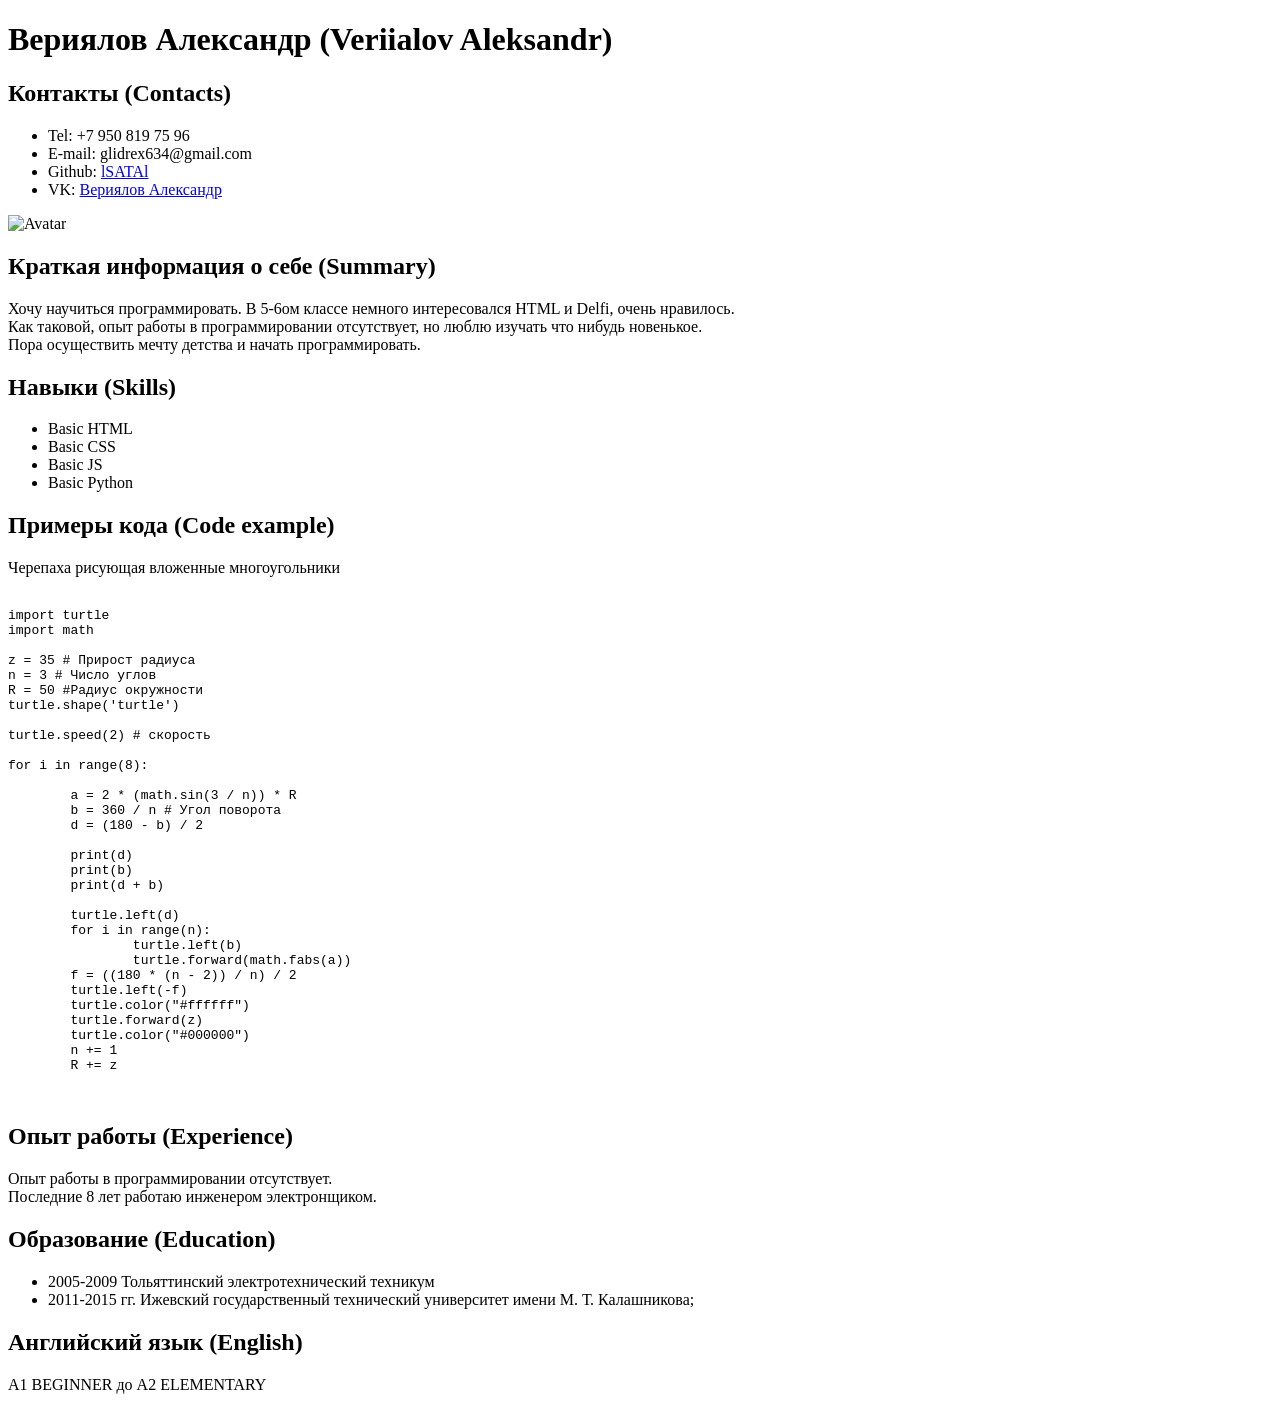
==== index.html @ f93d22c3 "init: index.html" ====
<!DOCTYPE html>
<html lang="ru">
<head>
    <meta charset="UTF-8">
    <meta name="viewport" content="width=device-width, initial-scale=1.0">
    <link rel="stylesheet" href="style.css">
    <title>CV Veriialov Aleksandr</title>
</head>
<body>
    <div class="divFix">
      <header class="header">
        <div>
        <h1>Вериялов Александр (Veriialov Aleksandr)</h1>
          <h2>Контакты (Contacts)</h2>
          <ul>
            <li>Tel: +7 950 819 75 96</li>
            <li>E-mail: glidrex634@gmail.com</li>
            <li>Github: <a href="https://github.com/lSATAl">lSATAl</a></li>
            <li> VK: <a href="https://vk.com/jiectam">Вериялов Александр</a></li>
          </ul>
        </div>
        <div>
          <img src="https://sun9-74.userapi.com/bnmyIp_Ryop-mqW3ZnKO3k666rvhntyD-Pq3lw/TiW7ZnvdlTo.jpg" alt="Avatar" height="161" width="176">
        </div>
      </header>
    <main>
      <div>
        <h2>Краткая информация о себе (Summary)</h2>
          <p> Хочу научиться программировать. В 5-6ом классе немного интересовался HTML и Delfi, очень нравилось. <br>
Как таковой, опыт работы в программировании отсутствует, но люблю изучать что нибудь новенькое.<br>
Пора осуществить мечту детства и начать программировать.
        <h2>Навыки (Skills)</h2>
          <ul>
            <li>Basic HTML</li>
            <li>Basic CSS</li>
            <li>Basic JS</li>
            <li>Basic Python</li>
          </ul>
      </div>
      <div>
        <h2>Примеры кода (Code example)</h2>
        <p>Черепаха рисующая вложенные многоугольники</p>
        <pre>
          <code>
import turtle
import math

z = 35 # Прирост радиуса
n = 3 # Число углов
R = 50 #Радиус окружности
turtle.shape('turtle')

turtle.speed(2) # скорость

for i in range(8):

	a = 2 * (math.sin(3 / n)) * R
	b = 360 / n # Угол поворота
	d = (180 - b) / 2

	print(d)
	print(b)
	print(d + b)

	turtle.left(d)
	for i in range(n):
		turtle.left(b)
		turtle.forward(math.fabs(a))
	f = ((180 * (n - 2)) / n) / 2
	turtle.left(-f)
	turtle.color("#ffffff")
	turtle.forward(z)
	turtle.color("#000000")
	n += 1
	R += z
          </code>
        </pre>
      </div>
      <div>
        <h2>Опыт работы (Experience)</h2>
          <p>Опыт работы в программировании отсутствует.<br>
            Последние 8 лет работаю инженером электронщиком.</p>
      </div>
      <div>
        <h2>Образование (Education)</h2>
          <ul>
            <li>2005-2009 Тольяттинский электротехнический техникум</li>
            <li>2011-2015 гг. Ижевский государственный технический университет имени М. Т. Калашникова;</li>
          </ul>
      </div>
      <div>
        <h2>Английский язык (English)</h2>
        <p>A1 BEGINNER до A2 ELEMENTARY</p>
      </div>
    </main>
</div>
</body>
</html>
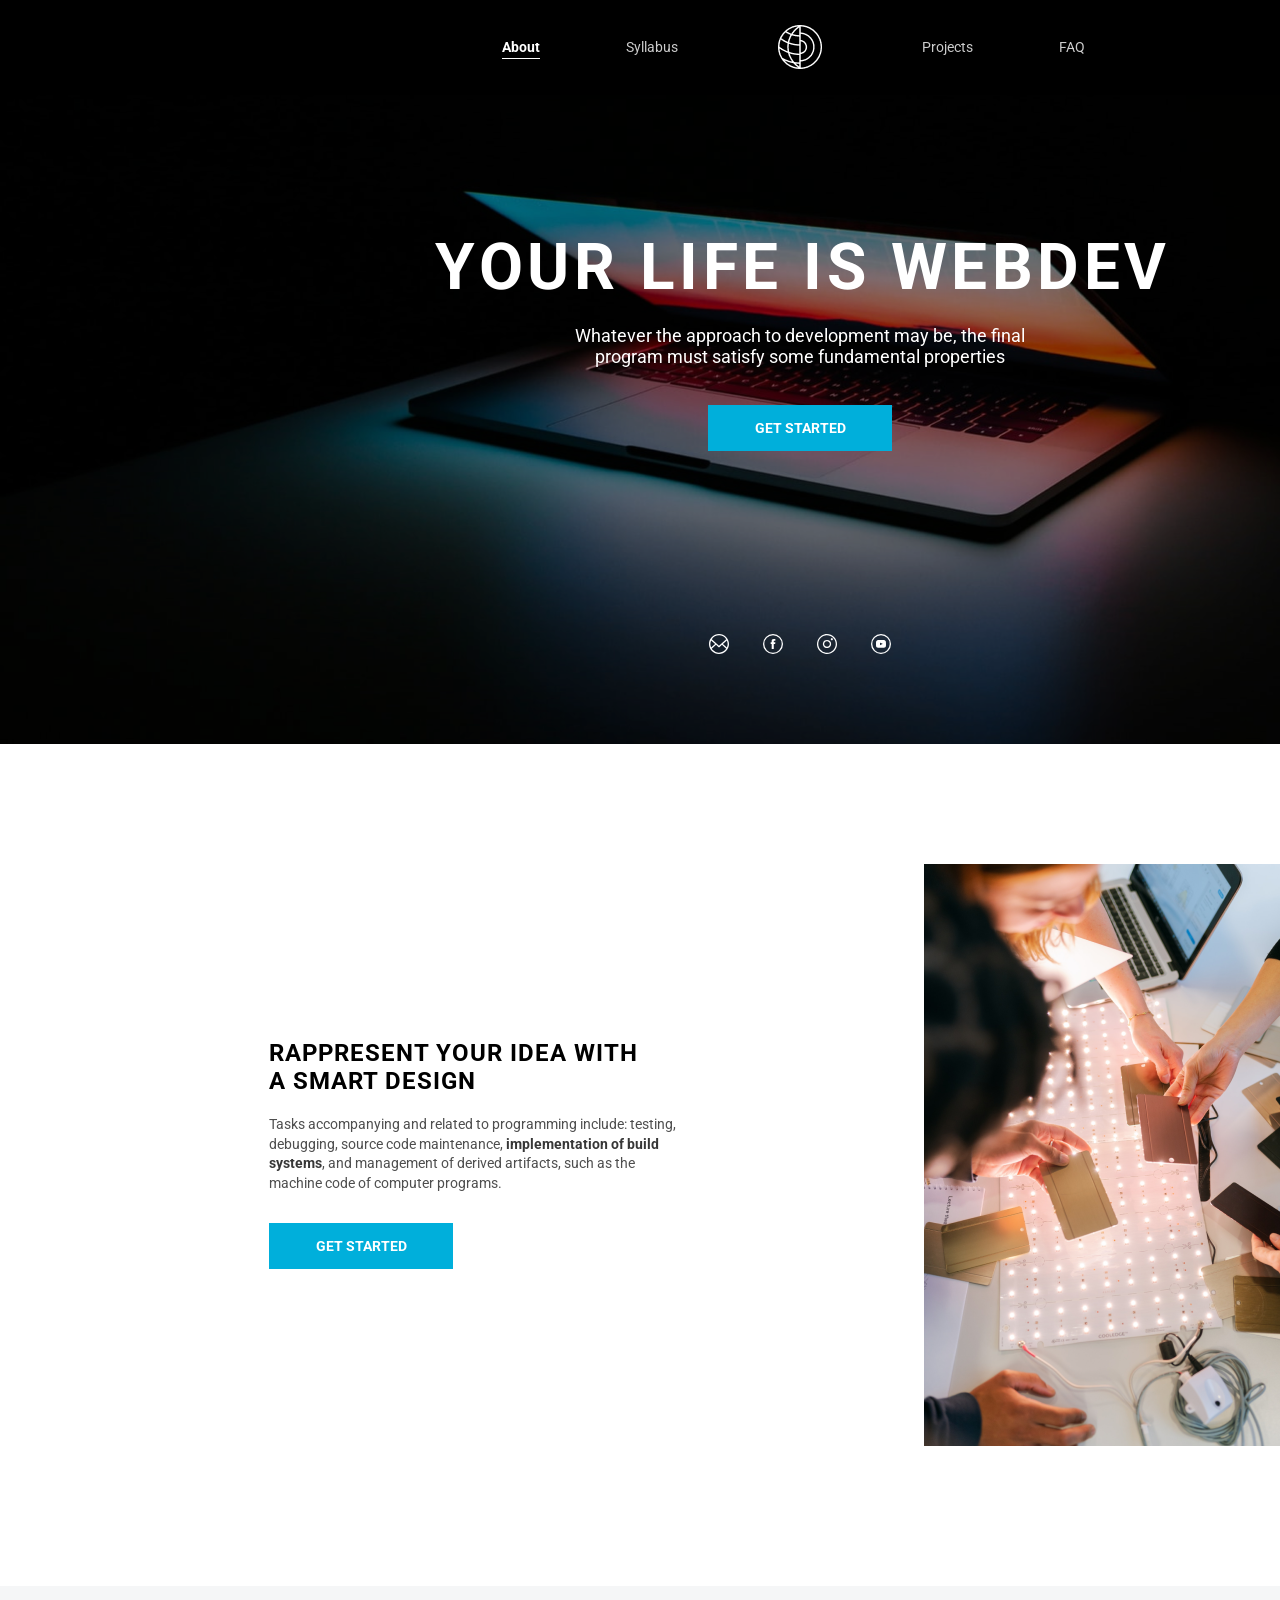
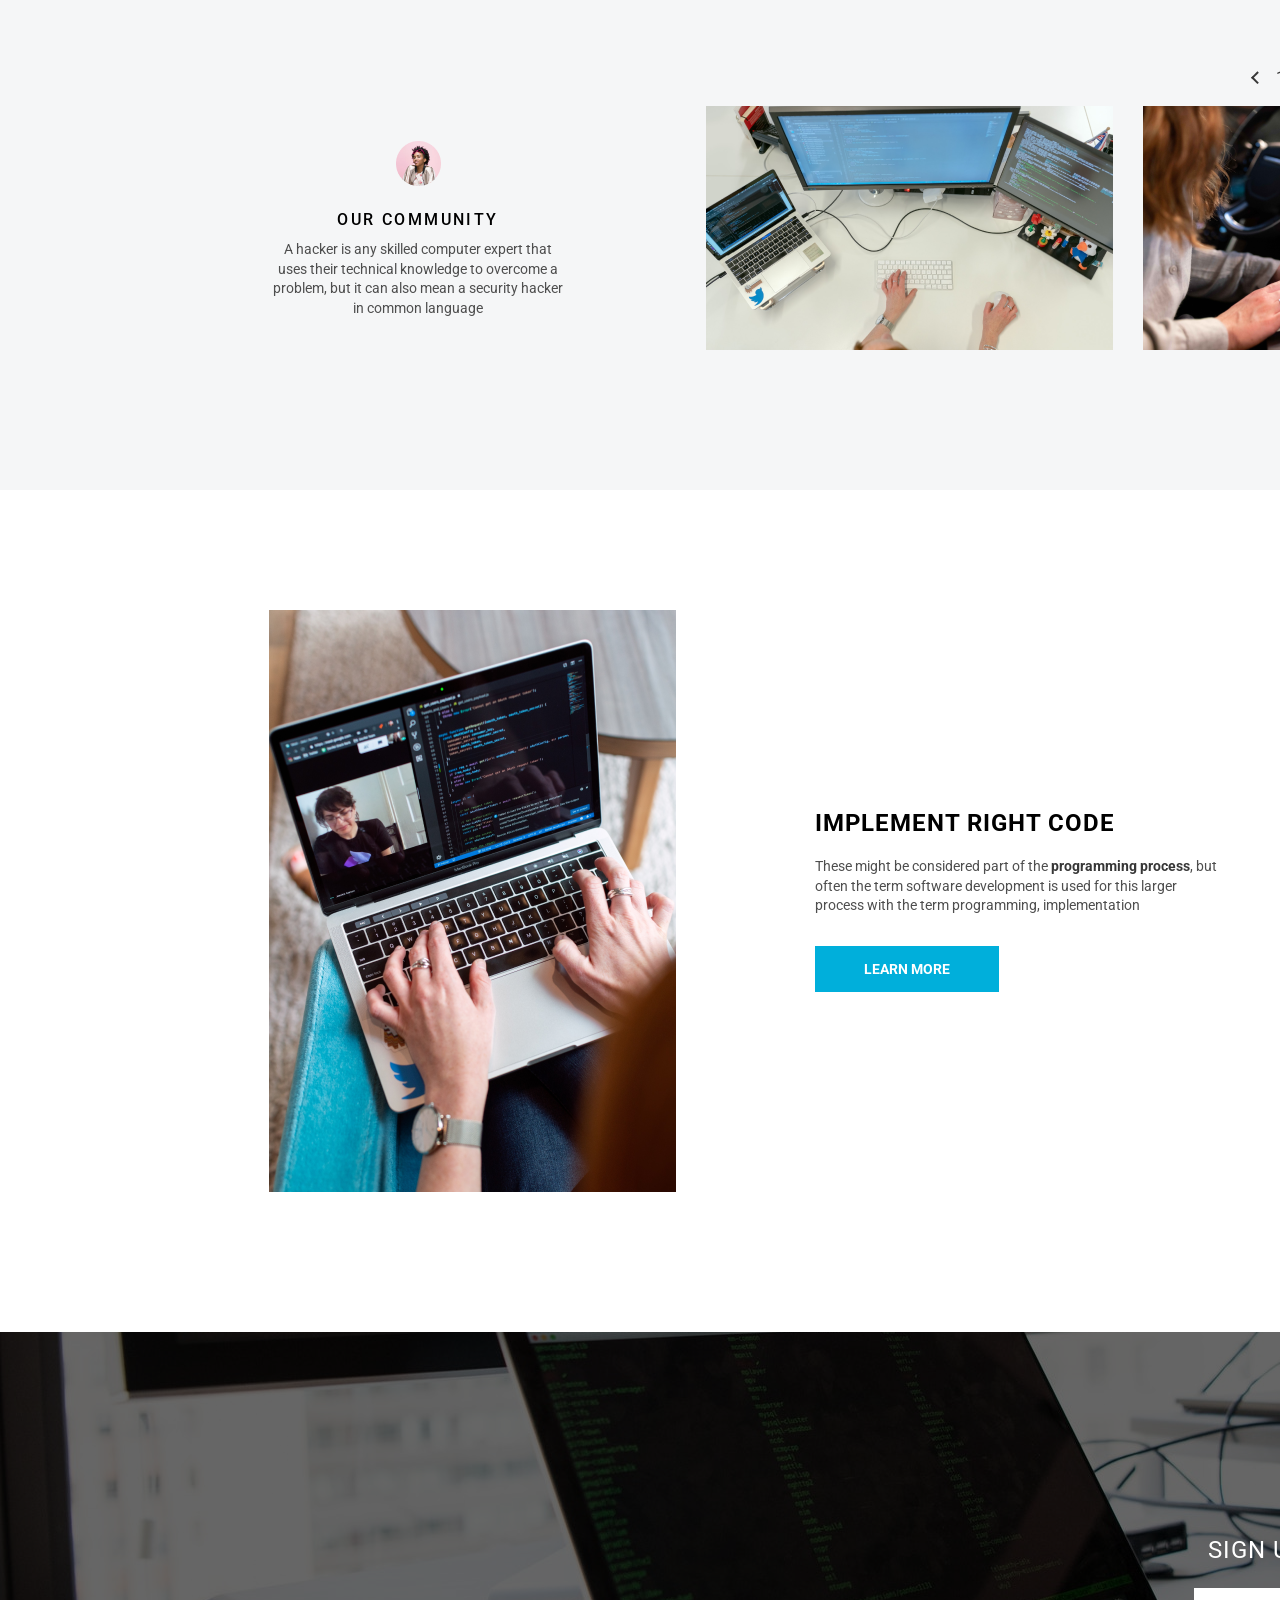
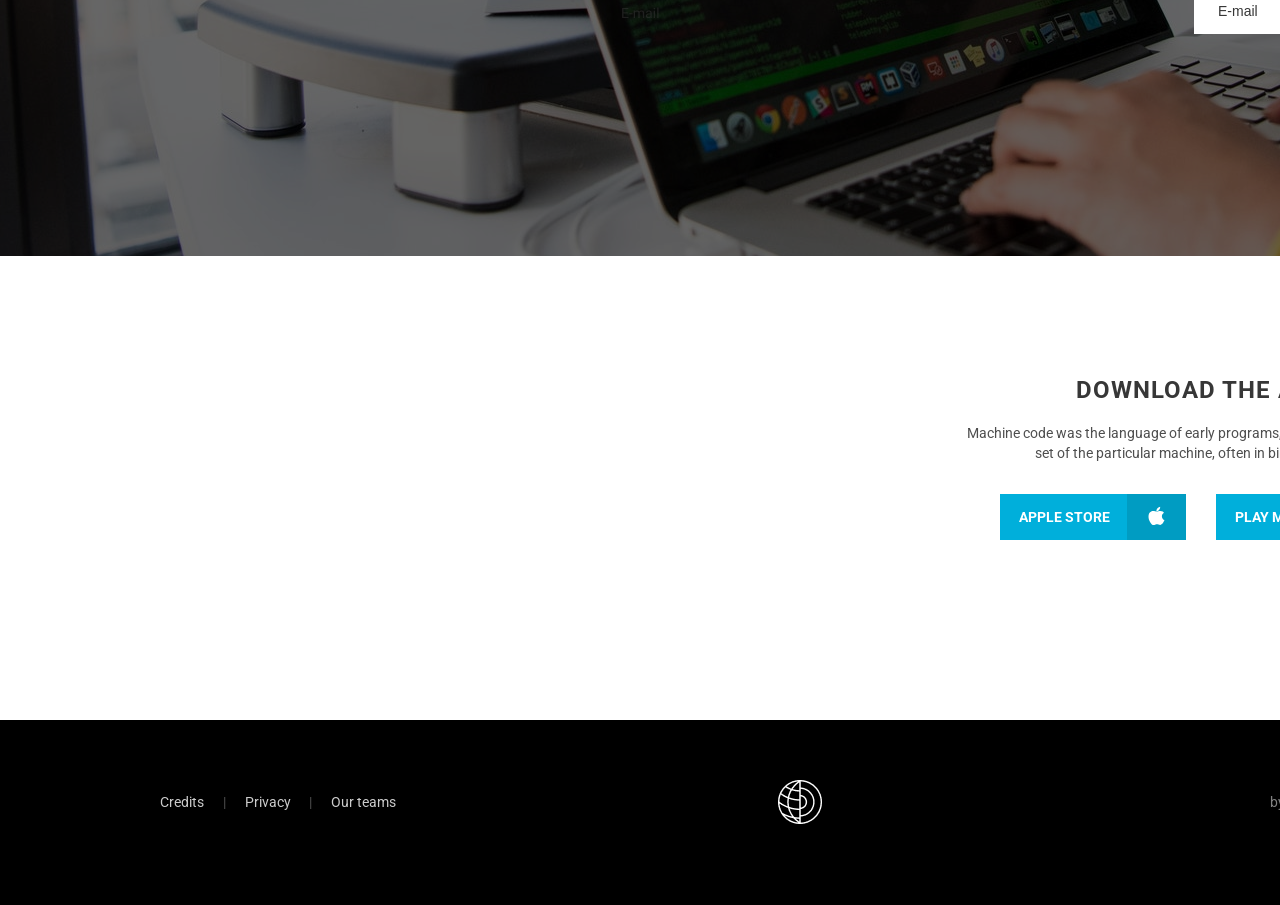
==== commit 42ff0fc6: "fix: 2 new files" ====
--- a/index.html
+++ b/index.html
@@ -1,98 +1,121 @@
-<!DOCTYPE html>
-<html lang="ru">
-<head>
-    <meta charset="UTF-8">
-    <meta name="viewport" content="width=device-width, initial-scale=1.0">
-    <link rel="stylesheet" href="style.css">
-    <title>CV Veriialov Aleksandr</title>
-</head>
-<body>
-    <div class="divFix">
-      <header class="header">
-        <div>
-        <h1>Вериялов Александр (Veriialov Aleksandr)</h1>
-          <h2>Контакты (Contacts)</h2>
-          <ul>
-            <li>Tel: +7 950 819 75 96</li>
-            <li>E-mail: glidrex634@gmail.com</li>
-            <li>Github: <a href="https://github.com/lSATAl">lSATAl</a></li>
-            <li> VK: <a href="https://vk.com/jiectam">Вериялов Александр</a></li>
-          </ul>
-        </div>
-        <div>
-          <img src="https://sun9-74.userapi.com/bnmyIp_Ryop-mqW3ZnKO3k666rvhntyD-Pq3lw/TiW7ZnvdlTo.jpg" alt="Avatar" height="161" width="176">
-        </div>
-      </header>
-    <main>
-      <div>
-        <h2>Краткая информация о себе (Summary)</h2>
-          <p> Хочу научиться программировать. В 5-6ом классе немного интересовался HTML и Delfi, очень нравилось. <br>
-Как таковой, опыт работы в программировании отсутствует, но люблю изучать что нибудь новенькое.<br>
-Пора осуществить мечту детства и начать программировать.
-        <h2>Навыки (Skills)</h2>
-          <ul>
-            <li>Basic HTML</li>
-            <li>Basic CSS</li>
-            <li>Basic JS</li>
-            <li>Basic Python</li>
-          </ul>
-      </div>
-      <div>
-        <h2>Примеры кода (Code example)</h2>
-        <p>Черепаха рисующая вложенные многоугольники</p>
-        <pre>
-          <code>
-import turtle
-import math
-
-z = 35 # Прирост радиуса
-n = 3 # Число углов
-R = 50 #Радиус окружности
-turtle.shape('turtle')
-
-turtle.speed(2) # скорость
-
-for i in range(8):
-
-	a = 2 * (math.sin(3 / n)) * R
-	b = 360 / n # Угол поворота
-	d = (180 - b) / 2
-
-	print(d)
-	print(b)
-	print(d + b)
-
-	turtle.left(d)
-	for i in range(n):
-		turtle.left(b)
-		turtle.forward(math.fabs(a))
-	f = ((180 * (n - 2)) / n) / 2
-	turtle.left(-f)
-	turtle.color("#ffffff")
-	turtle.forward(z)
-	turtle.color("#000000")
-	n += 1
-	R += z
-          </code>
-        </pre>
-      </div>
-      <div>
-        <h2>Опыт работы (Experience)</h2>
-          <p>Опыт работы в программировании отсутствует.<br>
-            Последние 8 лет работаю инженером электронщиком.</p>
-      </div>
-      <div>
-        <h2>Образование (Education)</h2>
-          <ul>
-            <li>2005-2009 Тольяттинский электротехнический техникум</li>
-            <li>2011-2015 гг. Ижевский государственный технический университет имени М. Т. Калашникова;</li>
-          </ul>
-      </div>
-      <div>
-        <h2>Английский язык (English)</h2>
-        <p>A1 BEGINNER до A2 ELEMENTARY</p>
-      </div>
-    </main>
-</div>
-</body>
-</html>
+<!DOCTYPE html>
+<html lang="en">
+<head>
+    <meta charset="UTF-8">
+    <meta name="viewport" content="width=device-width, initial-scale=1.0">
+    <link rel="stylesheet" href="style4.css">
+    <link
+      href="https://fonts.googleapis.com/css2?family=Roboto:wght@400;500;700&display=swap"
+      rel="stylesheet"
+    />
+    <title>WebDev</title>
+</head>
+<body>
+    
+    <div class="divMain">
+    <nav>
+    <div class="div0"> <!-- div0-->
+        <div id="div1"><a href ="#" class="pTop" id="pTopAbout">About</a><a href ="#" class="pTop" id="pTopOpacity">Syllabus</a></div> <!-- div1-->
+        <div id="div2"><a href="#"><img src="assets/Vector.png" alt="Logo" width="44" height="45"></a></div> <!-- div2-->
+        <div id="div3"><a href ="#" class="pTop" id="pTopOpacity">Projects</a><a href ="#" class="pTop" id="pTopOpacity">FAQ</a></div> <!-- div3-->
+    </div>
+    </nav>
+    <main>
+        
+            <div class="divInner"><h1 class="h1Center">your life is WebDev</h1></div>
+            <div class="divInner2"><p class="h3Center">Whatever the approach to development may be, the final program must satisfy some fundamental properties</p></div>
+            <div class="topButtn"><p class="pButtn">GET STARTED</p></div>
+            <div class="iconBox">
+            
+                <a href="#" alt="E-mail"><img class="imgIcon" src="assets/mail_fff.svg"></a> 
+                <a href="#" alt="FaceBook"><img class="imgIcon" src="assets/facebook_fff.svg"></a>
+                <a href="#" alt="Instagram"><img class="imgIcon" src="assets/insta_fff.svg"></a>
+                <a href="#" alt="Telegram"><img class="imgIco" src="assets/telegram_fff.svg"></a>
+            
+            </div>
+        </div>
+    </main>
+    <section> <!--page 2-->
+        <div class="page2">
+            <div class="page2TextDiv">
+                <div><p class="p1Page2">Rappresent your idea with<br>a smart Design</p></div>
+                    <div><p class="p2Page2">Tasks accompanying and related to programming include: testing, debugging, source code maintenance, <b>implementation of build systems</b>, and management of derived artifacts, such as the machine code of computer programs. </p></div>
+                    <div class="page2Buttn"><p class="pButtn">GET STARTED</p></div>    
+            </div>
+            <div class="page2Img"><img src="assets/content-image-1.png"></div>
+        </div>
+    </section><!--page 2 end-->
+    <section><!--page 3-->
+        <div class="page3">
+            <div class="leftDiv">
+                <div class="divUserPic"><img src="assets/userpic.png"></div>
+                <div><p class="page3Text1">our community</p></div>
+                <div class="page3Text2">A hacker is any skilled computer expert that uses their technical knowledge to overcome a problem, but it can also mean a security hacker in common language</div>
+            </div>
+            <div class="slider">
+                <span class="arrowLeft"></span><span>1</span>
+                <span class="mid">/</span>
+                <span>5</span><span class="arrowRight"></span>
+              </div>
+            <div class="rightDiv">
+                <img src="assets/slider-item.png">
+                <div class="p3MarginImg"><img src="assets/Rectangle 2.png"></div>
+                <img class="imgSlice" src="assets/Rectangle 3.png">
+            </div>
+        </div>
+    </section><!--page 3 end-->
+    <section><!--page 4-->
+        <div class="page4">
+            <div class="page4Img"><img src="assets/content-image-2.png"></div>
+            <div class="page4TextDiv">
+                <div><p class="p1Page2">Implement right Code</p></div>
+                    <div><p class="p2Page2">These might be considered part of the <b>programming process</b>, but often the term software development is used for this larger process with the term programming, implementation</p></div>
+                    <div class="page4Buttn"><p class="pButtn">LEARN MORE</p></div>    
+            </div>
+        </div>
+    </section><!--page 4 end-->
+    <section><!--page 5-->
+        <div class="page5">
+            <div class="page5Div">
+            <div class="page5TextDiv"><p>sign up for our newsletter</p></div>
+        <div class="checkDiv">
+            <div class="input"><input type="text" id="text" name="text" value="E-mail" ></div>
+            <div class="okButtn"><img class="imgCheck" src="assets/check-icon.svg"></div>
+            </div>
+        </div>
+        
+    </section><!--page 5 end-->
+    <section><!--page 6-->
+        <div class="page6">
+            <div>
+                <div class="page6Text1"><p class="pPage6Text1">Download the App</p></div>
+                <div class="page6Text2"><p class="pPage6Text2">Machine code was the language of early programs, written in the instruction set of the particular machine, often in binary notation.</p></div>
+                <div class="page6Buttns">
+                    <div class="page6Buttn1">
+                        <p class="pButtn2">APPLE STORE</p>
+                    </div>
+                    <div class="page6Buttn2">
+                        <img class="imgShopIcon1" src="assets/Combined shape 755.svg">
+                    </div>
+                    <div class="page6Buttn3">
+                        <p class="pButtn2">Play Market</p>
+                    </div>
+                    <div class="page6Buttn4">
+                        <img class="imgShopIcon2" src="assets/Combined shape 761.svg">
+                    </div>
+                </div>
+            </div>            
+        </div>
+    </section><!--page 6 end-->
+<footer>
+    <nav>
+        <div class="divFooter"> <!-- divFooter-->
+            <div id="divFooter1"><a href="#" class="pTop" id="pTopOpacity">Credits</a><p class="pFooterR">|</p><a href="#" class="pTop" id="pTopOpacity">Privacy</a><p class="pFooterR">|</p><a href="#" class="pTop" id="pTopOpacity">Our teams</a></div> <!-- div1-->
+            <div id="divFooter2"><a href="#"><img src="assets/Vector.png" alt="Logo" width="44" height="45"></a></div> <!-- div2-->
+            <div id="divFooter3"><p class="pFooter">by TonYem for RSS at 2020</p></div> <!-- div3-->
+        </div>
+    </nav>
+</footer>
+
+</body>
+</html>
--- a/style4.css
+++ b/style4.css
@@ -0,0 +1,557 @@
+a {
+    text-decoration: none;
+}
+
+body {
+    font-family:"Roboto", sans-serif;
+    margin: 0 auto;
+}
+
+.div0 {
+    
+display: flex;
+
+width: 1600px;
+height: 95px;
+background: #000000;
+}
+
+
+#div2 {
+padding: 25px 0px 0px 0px;
+margin: 0px 100px 0px 100px;
+width: 44px;
+}
+#div1 {
+    margin-left : 502px;
+padding: 38px 0px 0px 0px;
+display: flex;
+justify-content: space-between;
+width: 176px;
+    }
+
+#div3 {
+        padding: 38px 0px 0px 0px;
+        display: flex;    
+        justify-content: space-between;
+        width: 163px;
+        }
+    
+.pTop {
+    font-size: 14px;
+    line-height: 140%;    
+    color: #fff;    
+    height: 20px;
+    margin: 0px;
+}
+
+
+#pTopOpacity {
+    opacity: 0.8;
+    text-decoration: none;
+}
+
+#pTopOpacity:hover {
+    border-bottom: 1px #fff solid;
+    font-weight: bold;
+    opacity: 1;
+
+}
+
+#pTopAbout {
+    border-bottom: 1px #fff solid;
+    font-weight: bold;
+}
+
+.divMain {
+ 
+ width: 1600px;
+ height: 744px;
+ left: 0px;
+ background: url(assets/bg-image-wrapper.png) no-repeat center center;
+}
+
+.divInner {
+    padding: 135px 0px 0px 0px;
+    
+}
+
+.divInner2 {
+    margin: 20px 0px 30px 0px;
+}
+
+.h1Center {
+    margin: 0 auto;
+    color: #fff;
+    width: 730px;
+    height: 75px;
+    letter-spacing: 4.5px;
+    text-transform: uppercase;
+    font-size: 64px;
+    line-height: 75px;
+    white-space: nowrap;
+}
+
+.h3Center {
+    margin: 0 auto;
+    color: #fff;
+    width: 504px;
+    height: 50px;
+    font-size: 18px;
+    text-align: center;
+    font-weight: normal;
+}
+.topButtn {
+    margin: 0 auto;
+    width: 184px;
+    height: 46px;
+    background-color: #00AFDB;
+}
+
+.topButtn:hover {
+    background-color: #fbbe18;
+}
+
+.pButtn {
+    padding: 15px 47px;
+    margin: 0 auto;
+    width: 90px;
+    height: 16px;
+    white-space: nowrap;
+    text-align: center;font-style: normal;
+    font-weight: bold;
+    font-size: 14px;
+    line-height: 16px;
+    color: #fff;
+    text-transform: uppercase;
+}
+.iconBox {
+    margin: 0 auto;
+    padding: 183px 0px 0px 0px;
+    width: 182px;
+    height: 20px;
+}
+
+.imgIcon {
+    margin: 0px 30px 0px 0px;
+}
+
+b {
+    color: #373737;
+}
+
+.page2 {
+    display: flex;
+    justify-content: center;
+    width: 1600px;
+    height: 842px;
+    left: 0px;
+    background-color: #fff;
+}
+
+.page2Img {
+    padding: 120px 0px 0px 248px;
+    width: 407px;
+    height: 582px;
+}
+.page2TextDiv {
+    padding: 295px 0px 0px 0px;
+    width: 407px;
+    height: 233px; 
+      
+}
+.p1Page2 {
+    margin: 0px;
+    font-style: normal;
+font-weight: bold;
+font-size: 24px;
+line-height: 28px;
+letter-spacing: 1px;
+text-transform: uppercase;
+}
+
+.p2Page2 {
+    margin-top: 20px;
+    font-style: normal;
+    font-weight: normal;
+    font-size: 14px;
+    line-height: 140%; 
+    color: #4E4E4E;
+}
+
+.page2Buttn {
+    margin: 30px 0px 0px 0px;
+    width: 184px;
+    height: 46px;
+    background-color: #00AFDB;
+}
+
+.page2Buttn:hover {
+    background-color: #fbbe18;
+}
+
+.page3 {
+    display: flex;
+    justify-content: end;
+    width: 1600px;
+    height: 504px;
+    left: 0px;
+    background-color:  #F5F6F7;
+}
+
+.slider {
+    position: absolute;
+    margin: 82px 269px 0px 1248px;
+    display: flex;
+    width: 83px;
+    height: 18px;
+}
+
+span {
+    color: #373737;
+}
+
+
+.arrowLeft {
+    content:"";
+    margin: 5px;    
+    height:7px;
+    width:7px;
+    border-bottom:2px solid;
+    border-left:2px solid;
+    transform:rotate(45deg);
+    margin-right: 14px;
+    
+    
+}
+
+.arrowRight {
+    content:"";
+    height:7px;
+    width:7px;
+    border-top:2px solid;
+    border-right:2px solid;
+    transform:rotate(45deg);
+    margin-left: 14px;
+    margin-top: 5px;
+    
+}
+
+.arrowLeft:hover {
+    color: #fbbe18;
+    cursor: pointer;
+}
+
+.arrowRight:hover {
+    color: #fbbe18;
+    cursor: pointer;
+}
+
+.mid {
+    margin: 0px 4px;
+}
+
+.leftDiv {
+    margin: 155px 139px 0px 269px;
+    width: 298px;
+    height: 175px;
+}
+.rightDiv {
+    display: flex;
+    margin: 120px 0px 0px 0px;
+    width: 894px;
+    height: 244px;
+}
+
+.p3MarginImg {
+    margin: 0px 30px;
+}
+
+.divUserPic {
+    margin: 0px 126px 0px 127px;
+}
+
+.page3Text1 {
+    font-style: normal;
+    font-weight: 500;
+    font-size: 16px;
+    line-height: 20px;
+    text-transform: uppercase;
+    letter-spacing: 2.4px;
+    align-items: center;
+    text-align: center;
+    margin: 20px 0px 10px 0px;
+}
+
+.page3Text2 {
+    color: #4e4e4e;
+    font-style: normal;
+    font-weight: normal;
+    font-size: 14px;
+    line-height: 140%;
+    display: flex;
+    align-items: flex-end;
+    text-align: center;
+}
+
+.page4 {
+    display: flex;
+   /* justify-content: center;*/
+    width: 1600px;
+    height: 842px;
+    left: 0px;
+    background-color: #fff;
+}
+
+.page4Img {
+    padding: 120px 139px 0px 269px;
+    width: 407px;
+    height: 582px;
+}
+
+.page4TextDiv {
+    padding: 319px 0px 0px 0px;
+    width: 407px;
+    height: 233px;
+}
+
+
+.page4Buttn {
+    margin: 30px 0px 0px 0px;
+    width: 184px;
+    height: 46px;
+    background-color: #00AFDB;
+}
+
+.page4Buttn:hover {
+    background-color: #fbbe18;
+}
+
+.page5 {
+    display: flex;
+    justify-content: end;
+    width: 1600px;
+    height: 524px;
+    left: 0px;
+    background: url(assets/5.png) no-repeat center center;
+}
+.page5TextDiv {
+    margin: 0px;
+    color: #fff;
+    align-items: flex-end;
+    text-align: center;
+    letter-spacing: 1px;
+    text-transform: uppercase;
+    font-size: 24px;
+line-height: 28px;
+}
+.okButtn {
+    width: 66px;
+    height: 46px;
+    background-color: #00afdb;
+}
+
+.okButtn:hover {
+    background-color: #fbbe18;
+}
+
+.page5Div {
+    padding: 180px 0px 0px 597px;
+}
+
+.imgCheck {
+    margin: 16px 0px 0px 24px;
+}
+.input {
+    width: 340px;
+    height: 46px;
+    background-color: #fff;
+}
+.checkDiv {
+    display: flex;
+    width: 406px;
+}
+
+input {
+    margin-left: 24px;
+    width: 340px;
+    height: 46px;
+	font-size: 14px;
+	padding: 0px;
+	border: 0px;
+    background: #fff;
+    outline: none;
+    color: #373737;
+    line-height: 140%;
+}
+
+.page6 {
+    display: flex;
+    justify-content: end;
+    width: 1600px;
+    height: 464px;
+    color: #f5f6f7;
+}
+
+.page6Text1 {
+    margin: 120px 0px 0px 675px;
+    width: 250px;
+    height: 28px;
+    font-style: normal;
+font-weight: bold;
+font-size: 24px;
+line-height: 28px;
+display: flex;
+align-items: flex-end;
+text-align: center;
+letter-spacing: 1px;
+text-transform: uppercase;
+white-space: nowrap;
+
+color: #373737;
+}
+
+.page6Text2 {
+    margin: 20px 0px 0px 560px;
+    width: 480px;
+    height: 40px;
+    font-style: normal;
+font-weight: normal;
+font-size: 14px;
+line-height: 140%;
+display: flex;
+align-items: center;
+text-align: center;
+color: #4E4E4E;
+}
+
+.pPage6Text1 {
+    margin: 0px;
+}
+.pPage6Text2 {
+    margin: 0px;
+}
+
+.page6Buttns {
+    margin-top: 30px;
+    display: flex;
+    width: 600px;
+    margin-left: 599px;
+}
+
+.page6Buttn1 {
+    /* margin-right: 30px; */
+    width: 127px;
+    height: 46px;
+    background-color: #00afdb;
+}
+
+.page6Buttn1:hover {
+    background-color: #fbbe18;
+}
+
+.page6Buttn2 {
+    margin-right: 30px;
+    width: 59px;
+    height: 46px;
+    background-color: #009CC2;
+}
+
+.page6Buttn2:hover {
+    background-color: #fbbe18;
+}
+
+.page6Buttn3 {
+    width: 127px;
+    height: 46px;
+    background-color: #00afdb;
+}
+
+.page6Buttn3:hover {
+    background-color: #fbbe18;
+}
+
+.page6Buttn4 {
+    width: 59px;
+    height: 46px;
+    background-color: #009CC2;
+}
+
+.page6Buttn4:hover {
+    background-color: #fbbe18;
+}
+
+.pButtn2 {
+    padding: 15px 18px;
+    margin: 0 auto;
+    width: 90px;
+    height: 16px;
+    white-space: nowrap;
+    text-align: center;font-style: normal;
+    font-weight: bold;
+    font-size: 14px;
+    line-height: 16px;
+    color: #fff;
+    text-transform: uppercase;
+}
+
+.imgShopIcon1 {
+    margin: 12px 0px 0px 21px;
+}
+
+.imgShopIcon2 {
+    margin: 12px 0px 0px 19px;
+}
+
+.divFooter {
+    /* padding-left: 160px; */
+    display: flex;
+    width: 1600px;
+    height: 185px;
+    background: #000000;
+}
+
+.pFooter {
+    font-size: 14px;
+    line-height: 140%;    
+    color: #818181;    
+    height: 20px;
+    margin: 0px;
+    white-space: nowrap;
+}
+
+#divFooter1 {
+    padding: 73px 0px 0px 160px;
+    display: flex;    
+    justify-content: space-between;
+    width: 236px;
+}
+
+#divFooter2 {
+    padding: 60px 0px 0px 0px;
+    margin: 0px 448px 0px 382px;
+    width: 44px;
+}
+
+#divFooter3 {
+        padding: 73px 0px 0px 0px;
+        display: flex;    
+        justify-content: space-between;
+        width: 163px;
+        }
+
+.pFooterR {
+            font-size: 14px;
+            line-height: 140%;    
+            color: #4e4e4e;    
+            height: 20px;
+            margin: 0px;
+}
+
+.imgSlice{
+    object-fit: cover;
+    width: 20px;
+    height: 244px;
+}
+        
+        
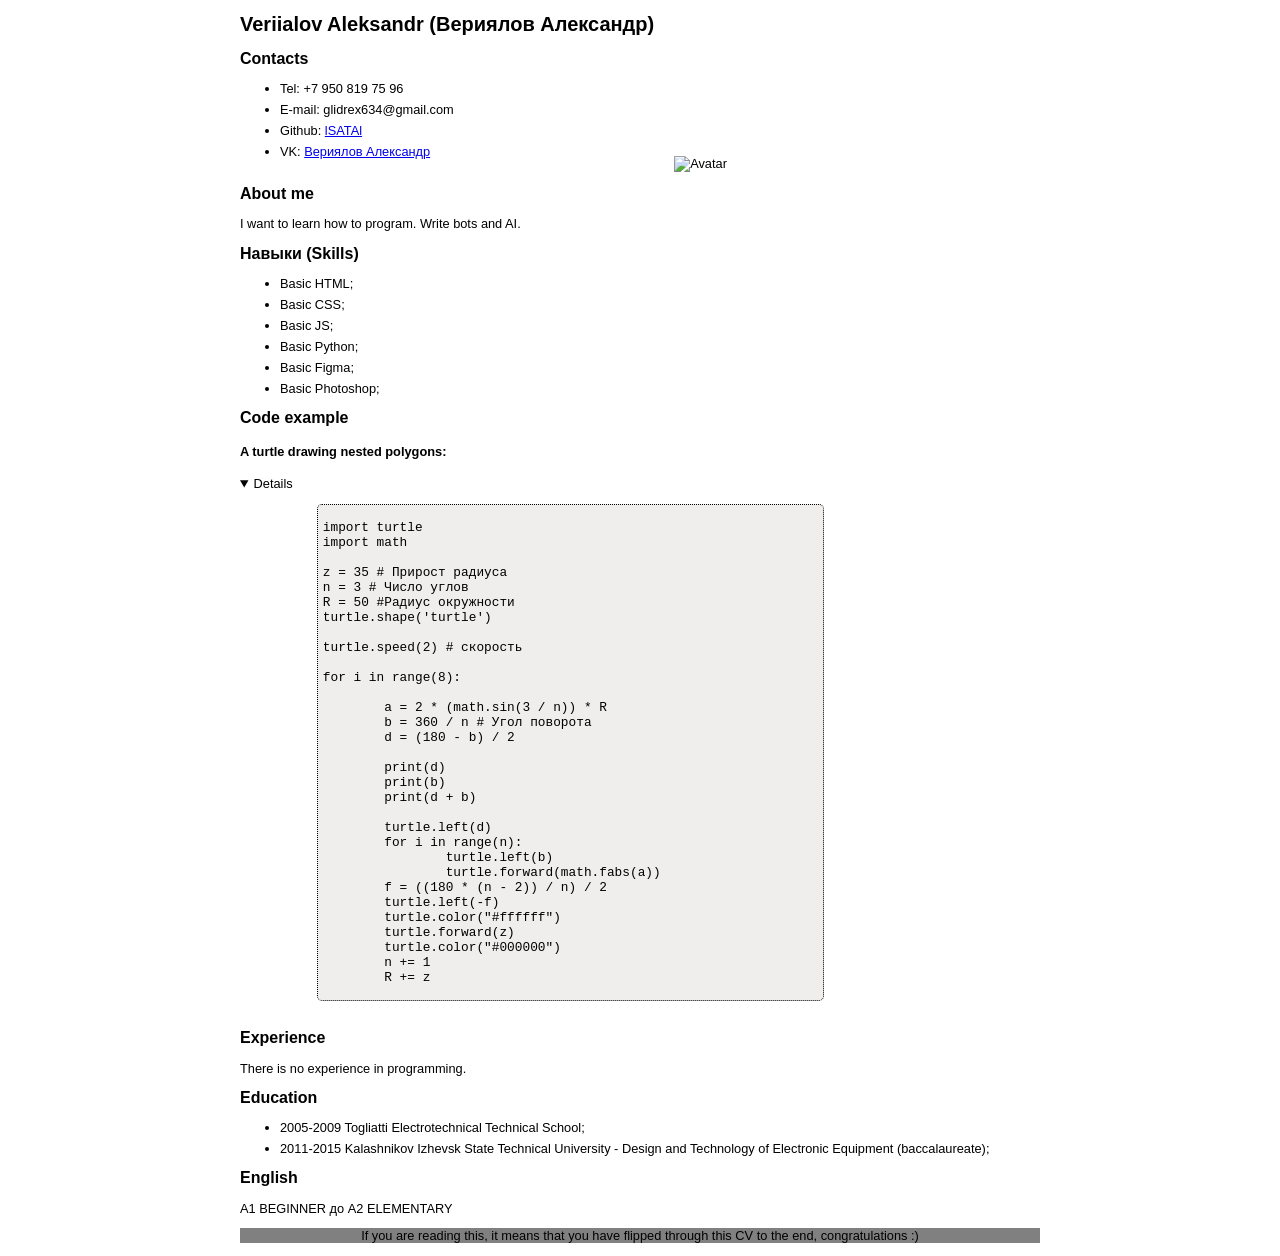
==== commit 7e51547e: "Fix: Chang the language, add some new information" ====
--- a/index.html
+++ b/index.html
@@ -1,121 +1,108 @@
 <!DOCTYPE html>
-<html lang="en">
+<html lang="ru">
 <head>
     <meta charset="UTF-8">
     <meta name="viewport" content="width=device-width, initial-scale=1.0">
-    <link rel="stylesheet" href="style4.css">
-    <link
-      href="https://fonts.googleapis.com/css2?family=Roboto:wght@400;500;700&display=swap"
-      rel="stylesheet"
-    />
-    <title>WebDev</title>
+    <link rel="stylesheet" href="style.css">
+    <title>CV Veriialov Aleksandr</title>
 </head>
 <body>
-    
-    <div class="divMain">
-    <nav>
-    <div class="div0"> <!-- div0-->
-        <div id="div1"><a href ="#" class="pTop" id="pTopAbout">About</a><a href ="#" class="pTop" id="pTopOpacity">Syllabus</a></div> <!-- div1-->
-        <div id="div2"><a href="#"><img src="assets/Vector.png" alt="Logo" width="44" height="45"></a></div> <!-- div2-->
-        <div id="div3"><a href ="#" class="pTop" id="pTopOpacity">Projects</a><a href ="#" class="pTop" id="pTopOpacity">FAQ</a></div> <!-- div3-->
+    <div class="divFix">
+      <header class="header">
+        <div>
+        <h1>Veriialov Aleksandr (Вериялов Александр)</h1>
+          <h2>Contacts</h2>
+          <nav>
+          <ul>
+            <li>Tel: +7 950 819 75 96</li>
+            <li>E-mail: glidrex634@gmail.com</li>
+            <li>Github: <a href="https://github.com/lSATAl">lSATAl</a></li>
+            <li> VK: <a href="https://vk.com/jiectam">Вериялов Александр</a></li>
+          </ul>
+        </nav>
+        </div>
+        <div>
+          <img src="https://sun9-74.userapi.com/bnmyIp_Ryop-mqW3ZnKO3k666rvhntyD-Pq3lw/TiW7ZnvdlTo.jpg" alt="Avatar" height="161" width="176">
+        </div>
+      </header>
+    <main>
+        <section>
+      <div>
+        <h2>About me</h2>
+          <p> I want to learn how to program. Write bots and AI.</p>
+        <h2>Навыки (Skills)</h2>
+          <ul>
+            <li>Basic HTML;</li>
+            <li>Basic CSS;</li>
+            <li>Basic JS;</li>
+            <li>Basic Python;</li>
+            <li>Basic Figma;</li>
+            <li>Basic Photoshop;</li>
+          </ul>
+      </div>
+      <div>
+        <h2>Code example</h2>
+        <h4>A turtle drawing nested polygons:</h4>
+        <details open="open">
+        <pre>
+          <code>
+import turtle
+import math
+
+z = 35 # Прирост радиуса
+n = 3 # Число углов
+R = 50 #Радиус окружности
+turtle.shape('turtle')
+
+turtle.speed(2) # скорость
+
+for i in range(8):
+
+	a = 2 * (math.sin(3 / n)) * R
+	b = 360 / n # Угол поворота
+	d = (180 - b) / 2
+
+	print(d)
+	print(b)
+	print(d + b)
+
+	turtle.left(d)
+	for i in range(n):
+		turtle.left(b)
+		turtle.forward(math.fabs(a))
+	f = ((180 * (n - 2)) / n) / 2
+	turtle.left(-f)
+	turtle.color("#ffffff")
+	turtle.forward(z)
+	turtle.color("#000000")
+	n += 1
+	R += z
+          </code>
+        </pre>
+    </details>
+      </div>
+      <div>
+        <h2>Experience</h2>
+          <p>There is no experience in programming.<br></p>
+      </div>
+      <div>
+        <h2>Education</h2>
+          <ul>
+            <li>2005-2009 Togliatti Electrotechnical Technical School;</li>
+            <li>2011-2015 Kalashnikov Izhevsk State Technical University - Design and Technology of Electronic Equipment (baccalaureate);</li>
+          </ul>
+      </div>
+      <div>
+        <h2>English</h2>
+        <p>A1 BEGINNER до A2 ELEMENTARY</p>
+      </div>
+    </section>
+    </main>
+    <div class="footer" >
+        <p>If you are reading this, it means that you have flipped through this CV to the end, congratulations :)</p>
     </div>
-    </nav>
-    <main>
-        
-            <div class="divInner"><h1 class="h1Center">your life is WebDev</h1></div>
-            <div class="divInner2"><p class="h3Center">Whatever the approach to development may be, the final program must satisfy some fundamental properties</p></div>
-            <div class="topButtn"><p class="pButtn">GET STARTED</p></div>
-            <div class="iconBox">
-            
-                <a href="#" alt="E-mail"><img class="imgIcon" src="assets/mail_fff.svg"></a> 
-                <a href="#" alt="FaceBook"><img class="imgIcon" src="assets/facebook_fff.svg"></a>
-                <a href="#" alt="Instagram"><img class="imgIcon" src="assets/insta_fff.svg"></a>
-                <a href="#" alt="Telegram"><img class="imgIco" src="assets/telegram_fff.svg"></a>
-            
-            </div>
-        </div>
-    </main>
-    <section> <!--page 2-->
-        <div class="page2">
-            <div class="page2TextDiv">
-                <div><p class="p1Page2">Rappresent your idea with<br>a smart Design</p></div>
-                    <div><p class="p2Page2">Tasks accompanying and related to programming include: testing, debugging, source code maintenance, <b>implementation of build systems</b>, and management of derived artifacts, such as the machine code of computer programs. </p></div>
-                    <div class="page2Buttn"><p class="pButtn">GET STARTED</p></div>    
-            </div>
-            <div class="page2Img"><img src="assets/content-image-1.png"></div>
-        </div>
-    </section><!--page 2 end-->
-    <section><!--page 3-->
-        <div class="page3">
-            <div class="leftDiv">
-                <div class="divUserPic"><img src="assets/userpic.png"></div>
-                <div><p class="page3Text1">our community</p></div>
-                <div class="page3Text2">A hacker is any skilled computer expert that uses their technical knowledge to overcome a problem, but it can also mean a security hacker in common language</div>
-            </div>
-            <div class="slider">
-                <span class="arrowLeft"></span><span>1</span>
-                <span class="mid">/</span>
-                <span>5</span><span class="arrowRight"></span>
-              </div>
-            <div class="rightDiv">
-                <img src="assets/slider-item.png">
-                <div class="p3MarginImg"><img src="assets/Rectangle 2.png"></div>
-                <img class="imgSlice" src="assets/Rectangle 3.png">
-            </div>
-        </div>
-    </section><!--page 3 end-->
-    <section><!--page 4-->
-        <div class="page4">
-            <div class="page4Img"><img src="assets/content-image-2.png"></div>
-            <div class="page4TextDiv">
-                <div><p class="p1Page2">Implement right Code</p></div>
-                    <div><p class="p2Page2">These might be considered part of the <b>programming process</b>, but often the term software development is used for this larger process with the term programming, implementation</p></div>
-                    <div class="page4Buttn"><p class="pButtn">LEARN MORE</p></div>    
-            </div>
-        </div>
-    </section><!--page 4 end-->
-    <section><!--page 5-->
-        <div class="page5">
-            <div class="page5Div">
-            <div class="page5TextDiv"><p>sign up for our newsletter</p></div>
-        <div class="checkDiv">
-            <div class="input"><input type="text" id="text" name="text" value="E-mail" ></div>
-            <div class="okButtn"><img class="imgCheck" src="assets/check-icon.svg"></div>
-            </div>
-        </div>
-        
-    </section><!--page 5 end-->
-    <section><!--page 6-->
-        <div class="page6">
-            <div>
-                <div class="page6Text1"><p class="pPage6Text1">Download the App</p></div>
-                <div class="page6Text2"><p class="pPage6Text2">Machine code was the language of early programs, written in the instruction set of the particular machine, often in binary notation.</p></div>
-                <div class="page6Buttns">
-                    <div class="page6Buttn1">
-                        <p class="pButtn2">APPLE STORE</p>
-                    </div>
-                    <div class="page6Buttn2">
-                        <img class="imgShopIcon1" src="assets/Combined shape 755.svg">
-                    </div>
-                    <div class="page6Buttn3">
-                        <p class="pButtn2">Play Market</p>
-                    </div>
-                    <div class="page6Buttn4">
-                        <img class="imgShopIcon2" src="assets/Combined shape 761.svg">
-                    </div>
-                </div>
-            </div>            
-        </div>
-    </section><!--page 6 end-->
+</div>
 <footer>
-    <nav>
-        <div class="divFooter"> <!-- divFooter-->
-            <div id="divFooter1"><a href="#" class="pTop" id="pTopOpacity">Credits</a><p class="pFooterR">|</p><a href="#" class="pTop" id="pTopOpacity">Privacy</a><p class="pFooterR">|</p><a href="#" class="pTop" id="pTopOpacity">Our teams</a></div> <!-- div1-->
-            <div id="divFooter2"><a href="#"><img src="assets/Vector.png" alt="Logo" width="44" height="45"></a></div> <!-- div2-->
-            <div id="divFooter3"><p class="pFooter">by TonYem for RSS at 2020</p></div> <!-- div3-->
-        </div>
-    </nav>
 </footer>
-
 </body>
 </html>
--- a/style.css
+++ b/style.css
@@ -0,0 +1,50 @@
+html {
+    font-size: 8px;
+}
+
+body {
+    margin: 0;
+    font-family: "Helvetica", "Arial", sans-serif;
+    font-size: 1.6rem;
+}
+
+h1 {
+    font-size: 20px;
+}
+
+h2 {
+    font-size: 16px;
+}
+
+.divFix {
+    width: 800px;
+    margin: 0 auto;
+}
+
+.header {
+    display: flex;
+    align-items: flex-end;
+}
+
+li {
+    margin-bottom: 6px;
+}
+
+code {
+    background-color: #f0eded;
+    display: inline-block;
+    outline: 1px;
+    width: 500px;
+    border: 1px dotted;
+    padding: 0px 0px 0px 5px;
+    border-radius: 5px;
+}
+
+img {
+    padding: 0px 0px 0px 20px;
+}
+.footer {
+    text-align: center;
+    margin: 0 auto;
+    background-color: gray;
+}
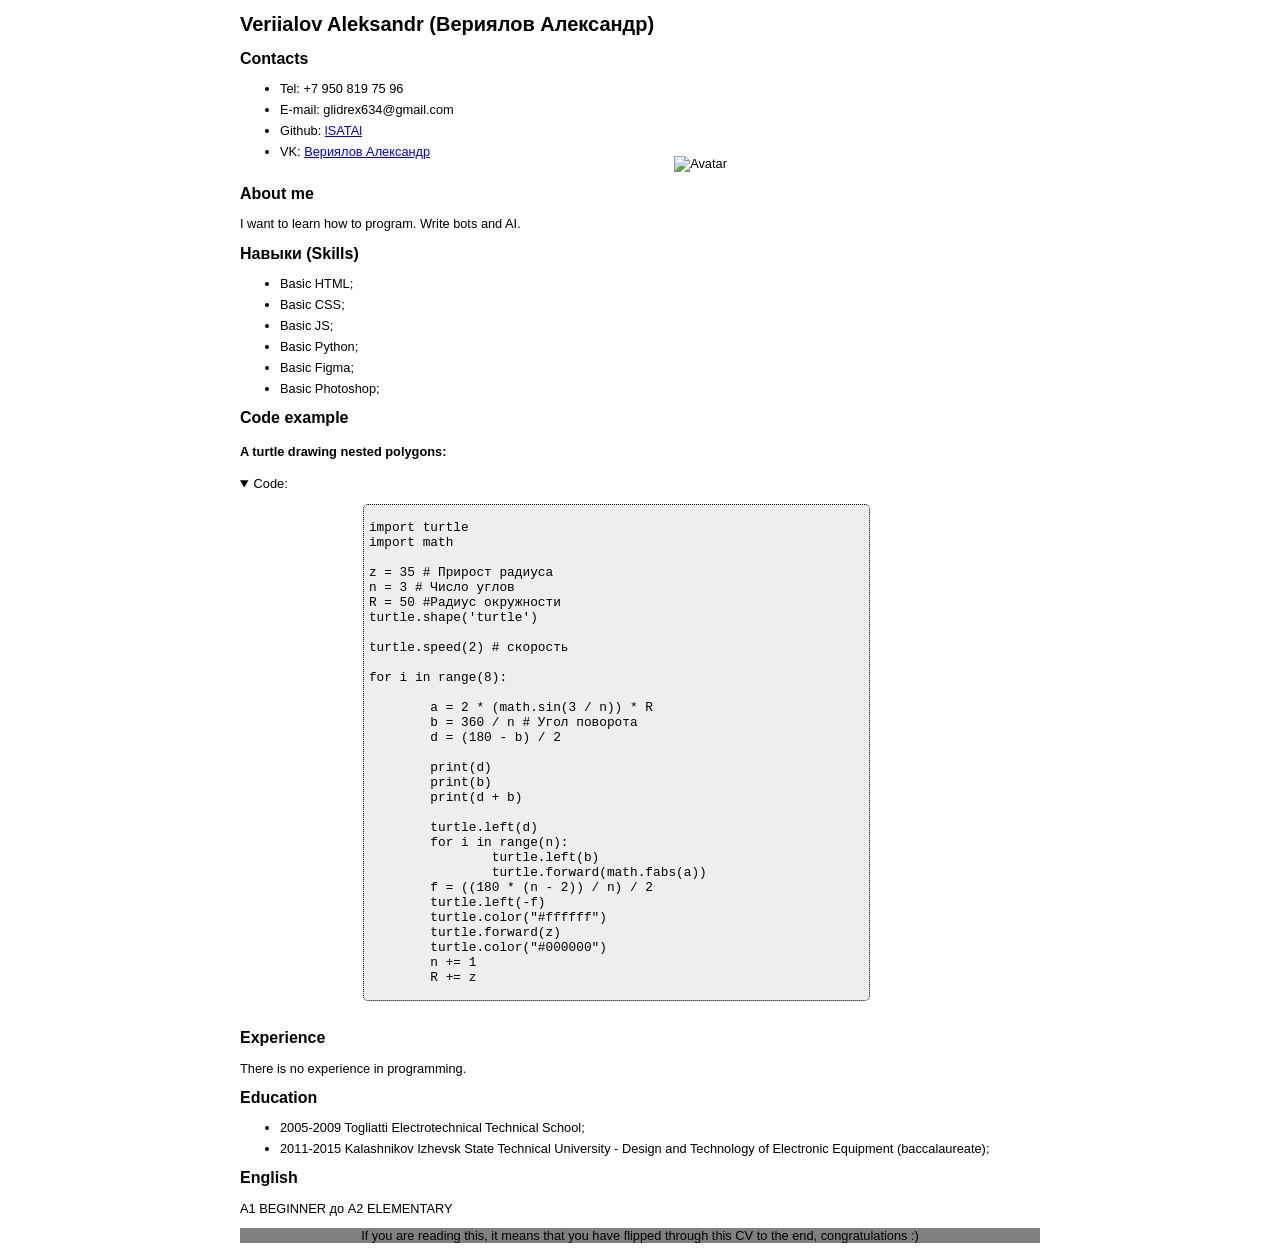
==== commit 321ff213: "fix: fix for <details>" ====
--- a/index.html
+++ b/index.html
@@ -43,9 +43,10 @@
       <div>
         <h2>Code example</h2>
         <h4>A turtle drawing nested polygons:</h4>
-        <details open="open">
-        <pre>
-          <code>
+        <details open="open" >
+            <summary>Code:</summary>
+            <pre>
+                <code>
 import turtle
 import math
 
@@ -77,8 +78,8 @@
 	turtle.color("#000000")
 	n += 1
 	R += z
-          </code>
-        </pre>
+                </code>
+            </pre>
     </details>
       </div>
       <div>
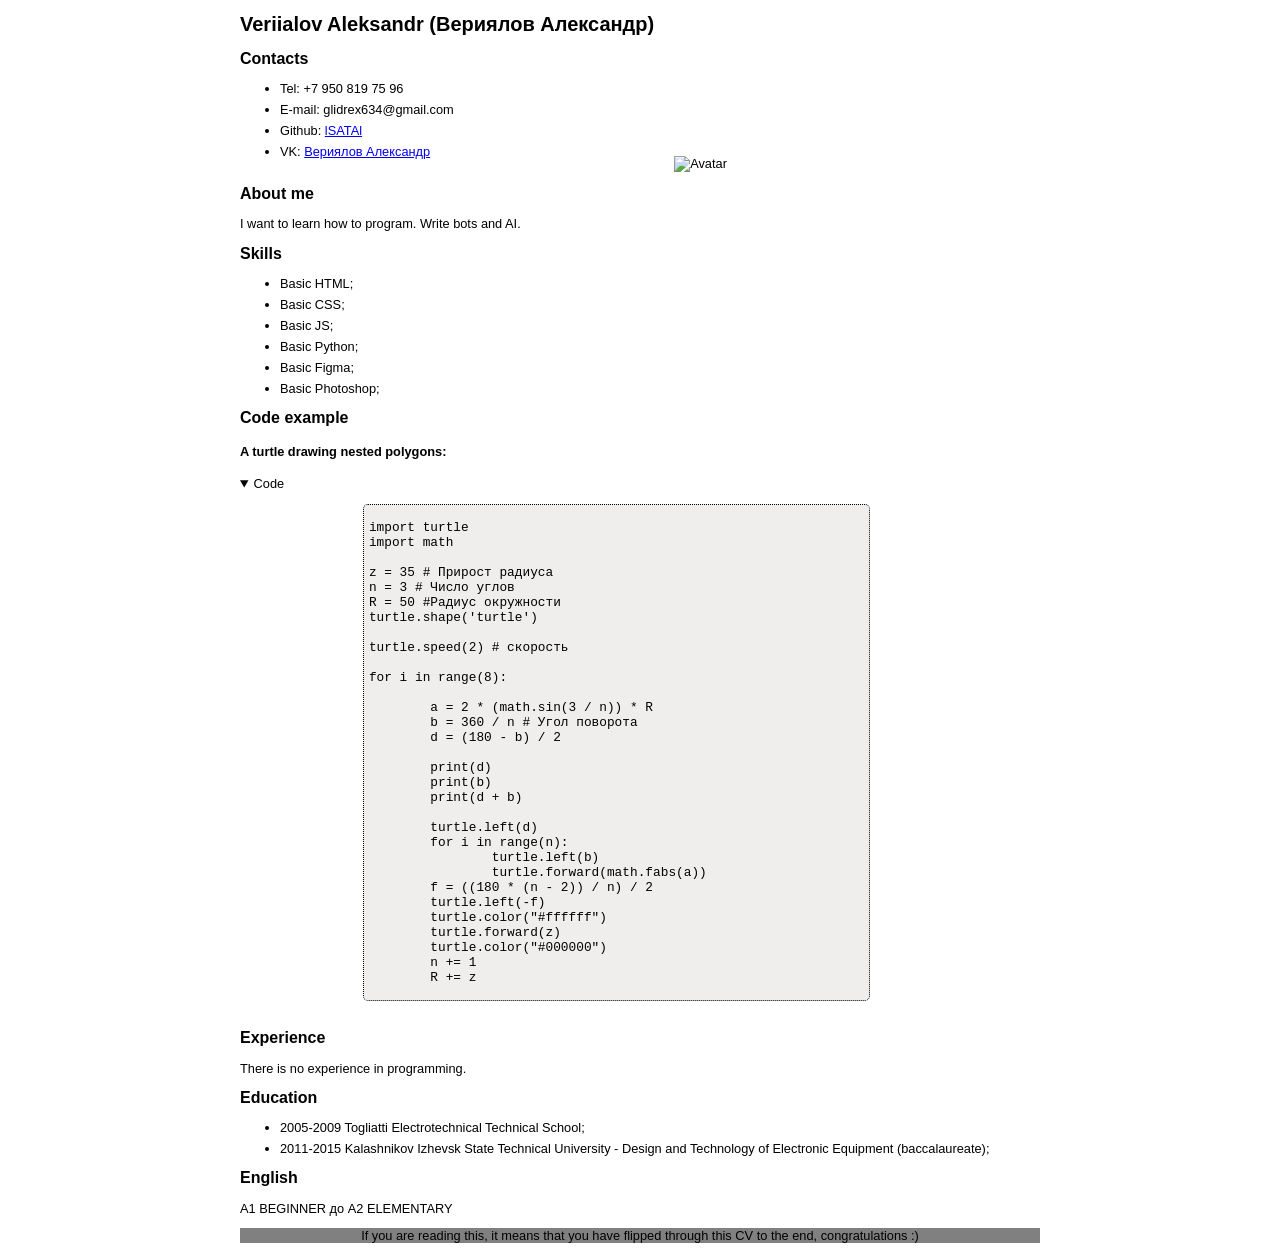
==== commit f806306e: "fix: fix english" ====
--- a/index.html
+++ b/index.html
@@ -30,7 +30,7 @@
       <div>
         <h2>About me</h2>
           <p> I want to learn how to program. Write bots and AI.</p>
-        <h2>Навыки (Skills)</h2>
+        <h2>Skills</h2>
           <ul>
             <li>Basic HTML;</li>
             <li>Basic CSS;</li>
@@ -44,7 +44,7 @@
         <h2>Code example</h2>
         <h4>A turtle drawing nested polygons:</h4>
         <details open="open" >
-            <summary>Code:</summary>
+            <summary>Code</summary>
             <pre>
                 <code>
 import turtle
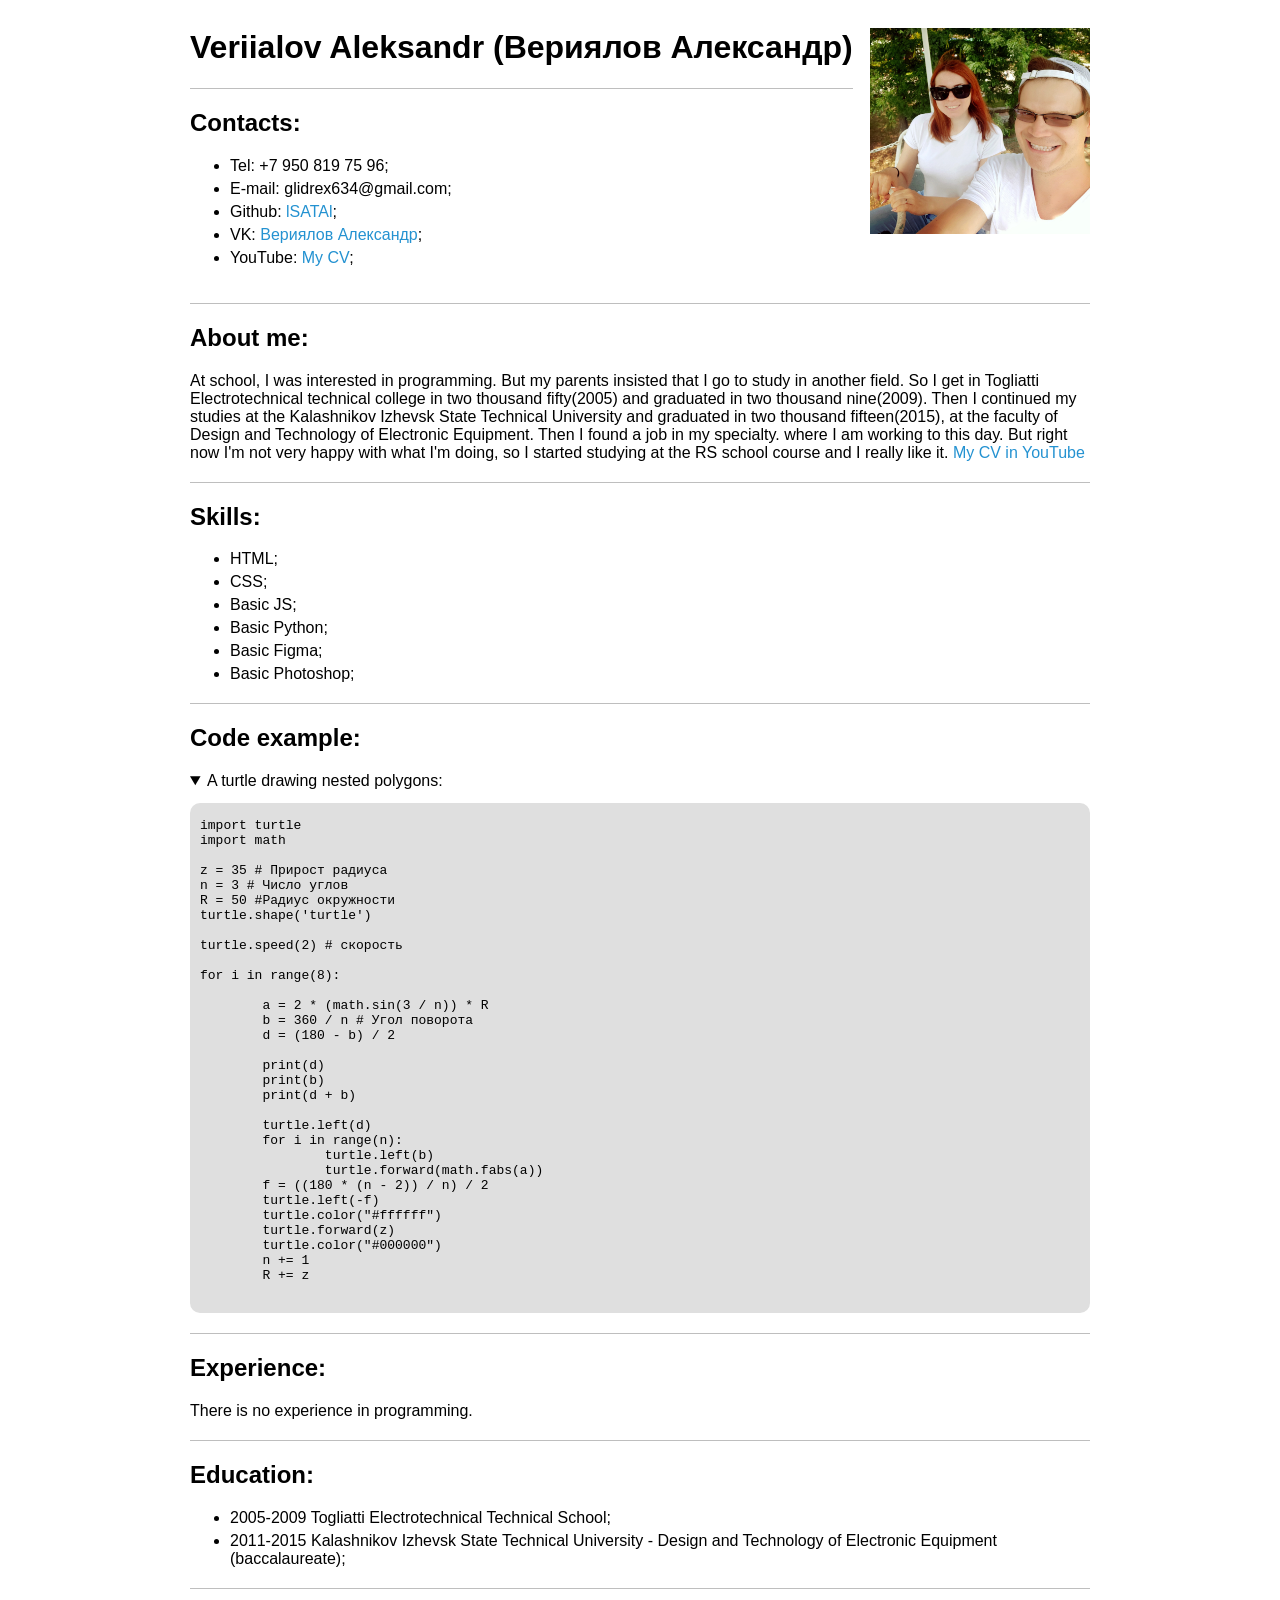
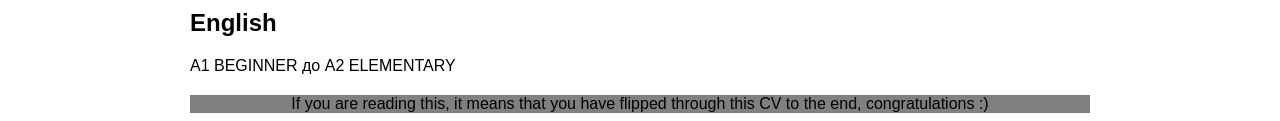
==== commit 05139ade: "init: start HTML, CSS & Git Basics" ====
--- a/index.html
+++ b/index.html
@@ -1,52 +1,63 @@
 <!DOCTYPE html>
-<html lang="ru">
+<html lang="en">
+
 <head>
-    <meta charset="UTF-8">
-    <meta name="viewport" content="width=device-width, initial-scale=1.0">
-    <link rel="stylesheet" href="style.css">
-    <title>CV Veriialov Aleksandr</title>
+  <meta charset="UTF-8">
+  <meta http-equiv="X-UA-Compatible" content="IE=edge">
+  <meta name="viewport" content="width=device-width, initial-scale=1.0">
+  <link rel="stylesheet" href="css/style.css">
+  <title>Veriialov CV</title>
 </head>
+
 <body>
-    <div class="divFix">
-      <header class="header">
-        <div>
-        <h1>Veriialov Aleksandr (Вериялов Александр)</h1>
-          <h2>Contacts</h2>
-          <nav>
-          <ul>
-            <li>Tel: +7 950 819 75 96</li>
-            <li>E-mail: glidrex634@gmail.com</li>
-            <li>Github: <a href="https://github.com/lSATAl">lSATAl</a></li>
-            <li> VK: <a href="https://vk.com/jiectam">Вериялов Александр</a></li>
-          </ul>
-        </nav>
-        </div>
-        <div>
-          <img src="https://sun9-74.userapi.com/bnmyIp_Ryop-mqW3ZnKO3k666rvhntyD-Pq3lw/TiW7ZnvdlTo.jpg" alt="Avatar" height="161" width="176">
-        </div>
-      </header>
-    <main>
-        <section>
-      <div>
-        <h2>About me</h2>
-          <p> I want to learn how to program. Write bots and AI.</p>
-        <h2>Skills</h2>
-          <ul>
-            <li>Basic HTML;</li>
-            <li>Basic CSS;</li>
-            <li>Basic JS;</li>
-            <li>Basic Python;</li>
-            <li>Basic Figma;</li>
-            <li>Basic Photoshop;</li>
-          </ul>
-      </div>
-      <div>
-        <h2>Code example</h2>
-        <h4>A turtle drawing nested polygons:</h4>
-        <details open="open" >
-            <summary>Code</summary>
-            <pre>
-                <code>
+  <header>
+    <div class="header_info">
+      <h1>Veriialov Aleksandr (Вериялов Александр)</h1>
+      <h2>Contacts:</h2>
+      <ul>
+        <li>Tel: +7 950 819 75 96;</li>
+        <li>E-mail: glidrex634@gmail.com;</li>
+        <li>Github: <a href="https://github.com/lSATAl">lSATAl</a>;</li>
+        <li>VK: <a href="https://vk.com/jiectam">Вериялов Александр</a>;</li>
+        <li>YouTube: <a
+            href="https://www.youtube.com/watch?v=zJwOYNLQCeM&ab_channel=%D0%90%D0%BB%D0%B5%D0%BA%D1%81%D0%B0%D0%BD%D0%B4%D1%80%D0%92">My
+            CV</a>;</li>
+      </ul>
+    </div>
+    <div class="header_img">
+      <img src="assets/ylfJ3vU5-z0.jpg" alt="Avatar">
+    </div>
+  </header>
+  <main>
+    <h2>About me:</h2>
+    <span>At school, I was interested in programming. But my parents insisted that I go to study in another field. So I
+      get in Togliatti Electrotechnical technical college in two thousand fifty(2005) and graduated in two thousand
+      nine(2009).
+      Then I continued my studies at the Kalashnikov Izhevsk State Technical University and graduated in two thousand
+      fifteen(2015), at the faculty of Design and Technology of Electronic Equipment.
+      Then I found a job in my specialty. where I am working to this day.
+      But right now I'm not very happy with what I'm doing, so I started studying at the RS school course and I really
+      like it.
+    </span>
+    <a
+      href="https://www.youtube.com/watch?v=zJwOYNLQCeM&ab_channel=%D0%90%D0%BB%D0%B5%D0%BA%D1%81%D0%B0%D0%BD%D0%B4%D1%80%D0%92">My
+      CV in YouTube</a>
+    <h2>Skills:</h2>
+    <ul>
+      <li>HTML;</li>
+      <li>CSS;</li>
+      <li>Basic JS;</li>
+      <li>Basic Python;</li>
+      <li>Basic Figma;</li>
+      <li>Basic Photoshop;</li>
+    </ul>
+    <h2>Code example:</h2>
+    <details open>
+      <summary>
+        A turtle drawing nested polygons:
+      </summary>
+      <pre>
+        <code>
 import turtle
 import math
 
@@ -78,32 +89,24 @@
 	turtle.color("#000000")
 	n += 1
 	R += z
-                </code>
-            </pre>
+        </code>
+      </pre>
     </details>
-      </div>
-      <div>
-        <h2>Experience</h2>
-          <p>There is no experience in programming.<br></p>
-      </div>
-      <div>
-        <h2>Education</h2>
-          <ul>
-            <li>2005-2009 Togliatti Electrotechnical Technical School;</li>
-            <li>2011-2015 Kalashnikov Izhevsk State Technical University - Design and Technology of Electronic Equipment (baccalaureate);</li>
-          </ul>
-      </div>
-      <div>
-        <h2>English</h2>
-        <p>A1 BEGINNER до A2 ELEMENTARY</p>
-      </div>
-    </section>
-    </main>
-    <div class="footer" >
-        <p>If you are reading this, it means that you have flipped through this CV to the end, congratulations :)</p>
-    </div>
-</div>
-<footer>
-</footer>
+
+    <h2>Experience:</h2>
+    <span>There is no experience in programming.</span>
+    <h2>Education:</h2>
+    <ul>
+      <li>2005-2009 Togliatti Electrotechnical Technical School;</li>
+      <li>2011-2015 Kalashnikov Izhevsk State Technical University - Design and Technology of Electronic Equipment
+        (baccalaureate);</li>
+    </ul>
+    <h2>English</h2>
+    <span>A1 BEGINNER до A2 ELEMENTARY</span>
+  </main>
+  <footer>
+    <span>If you are reading this, it means that you have flipped through this CV to the end, congratulations :)</span>
+  </footer>
 </body>
+
 </html>
--- a/css/style.css
+++ b/css/style.css
@@ -0,0 +1,93 @@
+a {
+  text-decoration: none;
+  color: #2492d1;
+}
+
+h3 {
+  font-style: normal;
+  font-weight: normal;
+}
+
+a:active,
+a:focus {
+  outline: none;
+}
+
+input,
+textarea {
+  outline: none;
+}
+
+input:active,
+textarea:active {
+  outline: none;
+}
+
+:focus {
+  outline: none;
+}
+
+textarea {
+  resize: none;
+}
+
+textarea {
+  resize: vertical;
+}
+
+textarea {
+  resize: horizontal;
+}
+
+body {
+  font-family: Arial, Helvetica, sans-serif;
+}
+
+header {
+  margin: 0 auto;
+  max-width: 900px;
+  display: -webkit-box;
+  display: -ms-flexbox;
+  display: flex;
+  -webkit-box-pack: justify;
+      -ms-flex-pack: justify;
+          justify-content: space-between;
+}
+
+img {
+  margin-top: 20px;
+  width: 220px;
+}
+
+li {
+  margin-top: 5px;
+}
+
+main {
+  margin: 0 auto;
+  max-width: 900px;
+}
+
+pre {
+  padding-left: 10px;
+  background-color: #dfdfdf;
+  border-radius: 10px;
+}
+
+h2 {
+  padding-top: 20px;
+  border-top: 1px solid #bebebe;
+}
+
+footer {
+  margin: 0 auto;
+  margin-top: 20px;
+  width: 900px;
+  display: -webkit-box;
+  display: -ms-flexbox;
+  display: flex;
+  -webkit-box-pack: center;
+      -ms-flex-pack: center;
+          justify-content: center;
+  background-color: gray;
+}
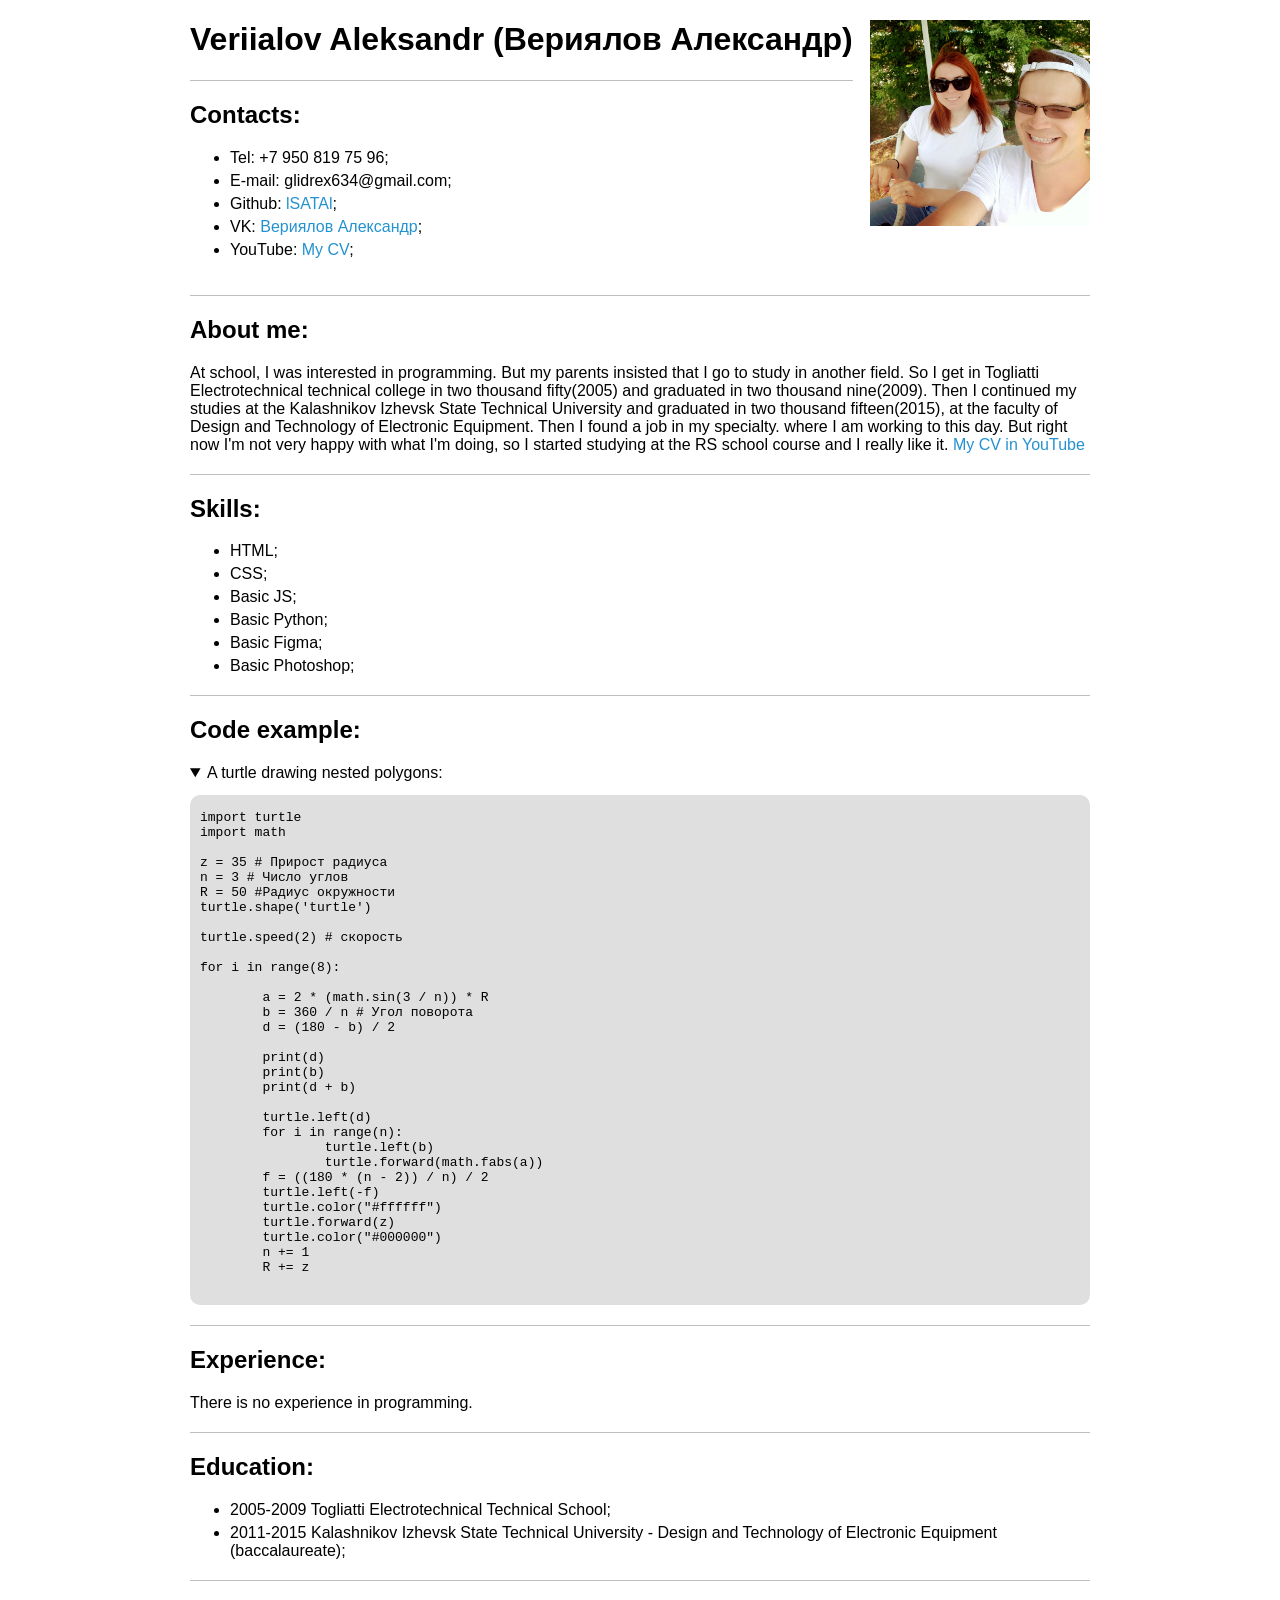
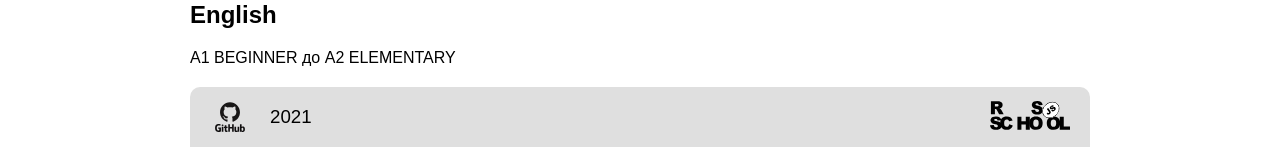
==== commit 393673c3: "fix: fix footer" ====
--- a/index.html
+++ b/index.html
@@ -105,7 +105,13 @@
     <span>A1 BEGINNER до A2 ELEMENTARY</span>
   </main>
   <footer>
-    <span>If you are reading this, it means that you have flipped through this CV to the end, congratulations :)</span>
+    <a class="footer_git" href="https://github.com/lSATAl">
+      <img src="assets/github_original_wordmark_logo_icon_146506.svg" alt="github">
+      <h3>2021</h3>
+    </a>
+    <a href="https://rs.school/js/">
+      <img class="footer_rsschool" src="assets//rs_school_js.svg" alt="rsschool">
+    </a>
   </footer>
 </body>
 
--- a/css/style.css
+++ b/css/style.css
@@ -41,6 +41,8 @@
 
 body {
   font-family: Arial, Helvetica, sans-serif;
+  padding: 0;
+  margin: 0;
 }
 
 header {
@@ -83,11 +85,39 @@
   margin: 0 auto;
   margin-top: 20px;
   width: 900px;
+  height: 60px;
+  display: -webkit-box;
+  display: -ms-flexbox;
+  display: flex;
+  -webkit-box-pack: justify;
+      -ms-flex-pack: justify;
+          justify-content: space-between;
+  -webkit-box-align: center;
+      -ms-flex-align: center;
+          align-items: center;
+  background-color: #dfdfdf;
+  border-radius: 10px 10px 0px 0px;
+}
+
+footer img {
+  margin: 0;
+  height: 30px;
+  width: 80px;
+}
+
+.footer_rsschool {
+  margin-right: 20px;
+}
+
+.footer_git {
   display: -webkit-box;
   display: -ms-flexbox;
   display: flex;
   -webkit-box-pack: center;
       -ms-flex-pack: center;
           justify-content: center;
-  background-color: gray;
+  -webkit-box-align: center;
+      -ms-flex-align: center;
+          align-items: center;
+  color: #000;
 }
